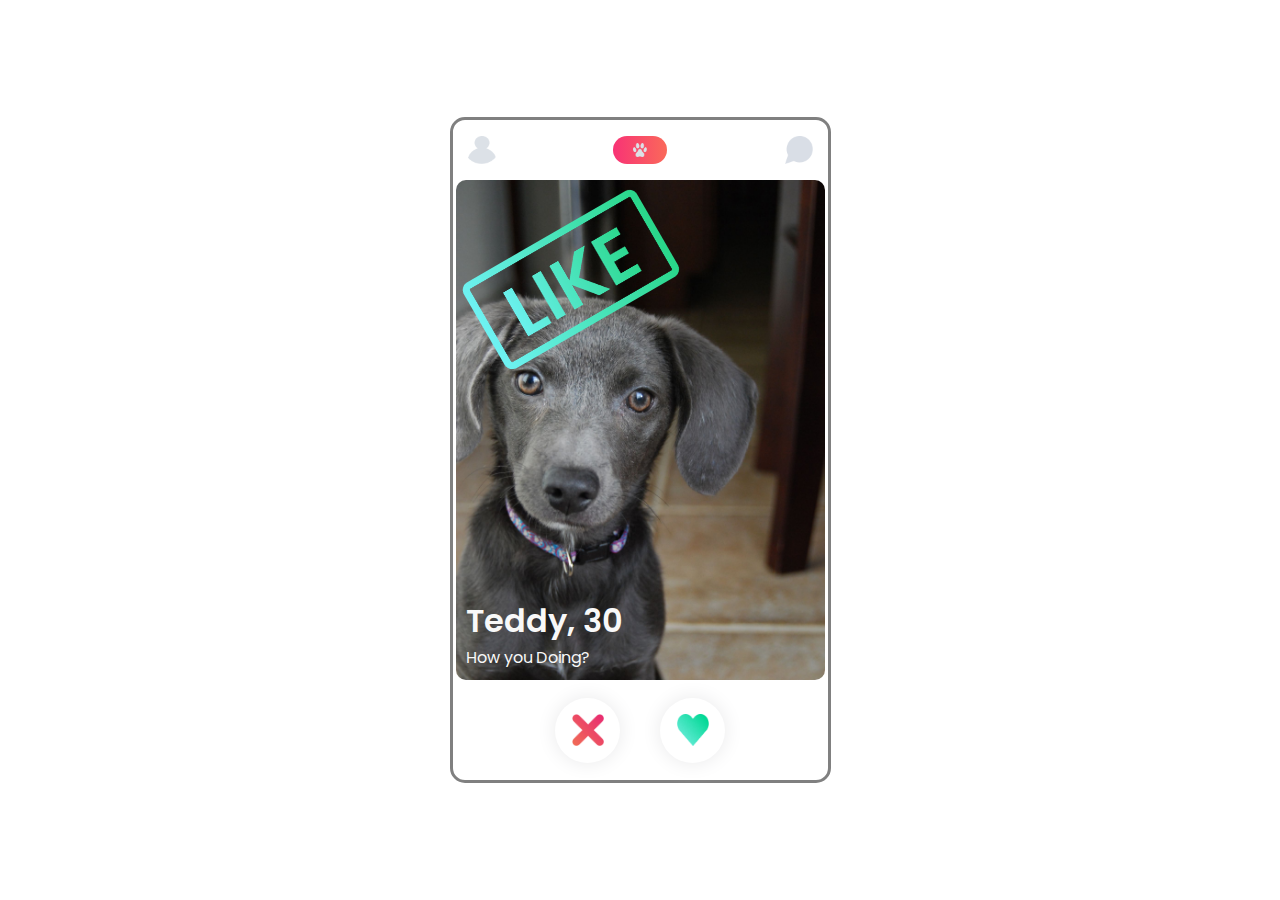
==== task-5/index.html @ e6037a97 "tasks 5 design done" ====
<!DOCTYPE html>
<html lang="en">
  <head>
    <meta charset="UTF-8" />
    <meta http-equiv="X-UA-Compatible" content="IE=edge" />
    <meta name="viewport" content="width=device-width, initial-scale=1.0" />

    <!-- google font -->
    <link rel="preconnect" href="https://fonts.googleapis.com" />
    <link rel="preconnect" href="https://fonts.gstatic.com" crossorigin />
    <link href="https://fonts.googleapis.com/css2?family=Poppins:wght@400;600&display=swap" rel="stylesheet" />

    <!-- custom css -->
    <link rel="stylesheet" href="style.css" />

    <title>Tinder for Dog</title>
  </head>
  <body>
    <div class="container">
      <header>
        <div class="person">
          <img src="images/icon-person.png" alt="icon person" />
        </div>
        <div class="paw">
          <img src="images/icon-paw.png" alt="icon paw" />
        </div>
        <div class="chat">
          <img src="images/icon-chat.png" alt="icon chat" />
        </div>
      </header>
      <main>
        <div class="dog">
          <img class="feedback show" src="images/like.png" alt="like image" />
          <img class="feedback hide" src="images/nope.png" alt="like image" />
          <div class="dog-info">
            <h1>Teddy, 30</h1>
            <p>How you Doing?</p>
          </div>
        </div>
      </main>
      <footer>
        <div class="nope">
          <img src="images/icon-nope.png" alt="icon nope" />
        </div>
        <div class="like">
          <img src="images/icon-like.png" alt="icon like" />
        </div>
      </footer>
    </div>
  </body>
</html>
---- task-5/style.css ----
* {
  margin: 0;
  padding: 0;
}

body {
  height: 100vh;
  width: 100vw;
  font-family: "Poppins", sans-serif;
  display: grid;
  place-items: center;
}

.container {
  width: 375px;
  border: 3px solid gray;
  border-radius: 15px;
}

.show {
  display: block;
}

.hide {
  display: none;
}

/* start header */

header {
  display: flex;
  justify-content: space-between;
  height: 60px;
  align-items: center;
  padding: 0 15px;
}

header div {
  display: grid;
  place-items: center;
}

header div.paw {
  background: linear-gradient(270deg, #fa695a 0%, #f83375 100%);
  padding: 7px 20px;

  border-radius: 25px;
}

header div img {
  width: 28px;
  height: 28px;
}

header div.paw img {
  width: 14px;
  height: 14px;
}

/* start main */

.dog {
  background-image: url(images/dog-black.jpg);
  background-size: cover;
  height: 500px;
  border-radius: 10px;
  margin: 0 3px;
  position: relative;
}

.dog .feedback {
  transform: rotate(-30deg);
  width: 200px;
  position: absolute;
  top: 50px;
  left: 15px;
}

.dog-info {
  position: absolute;
  bottom: 10px;
  left: 10px;
}

.dog h1 {
  color: #f8f8f8;
  font-size: 2rem;
  font-weight: 600;
}

.dog p {
  color: #f8f8f8;
  font-weight: 400;
  font-size: 1rem;
}

/* end main */

/* start footer */

footer {
  height: 100px;
  display: flex;
  align-items: center;
  justify-content: center;
}

footer div {
  height: 65px;
  width: 65px;
  margin: 0 20px;
  border-radius: 50%;
  display: grid;
  place-items: center;
  box-shadow: 0 0 20px #e9e9ea;
  cursor: pointer;
}

footer div.nope:hover {
  background-color: #ffe7ef;
}

footer div.like:hover {
  background-color: #dbfff4;
}

footer div img {
  width: 32px;
  height: 32px;
}

/* end footer */
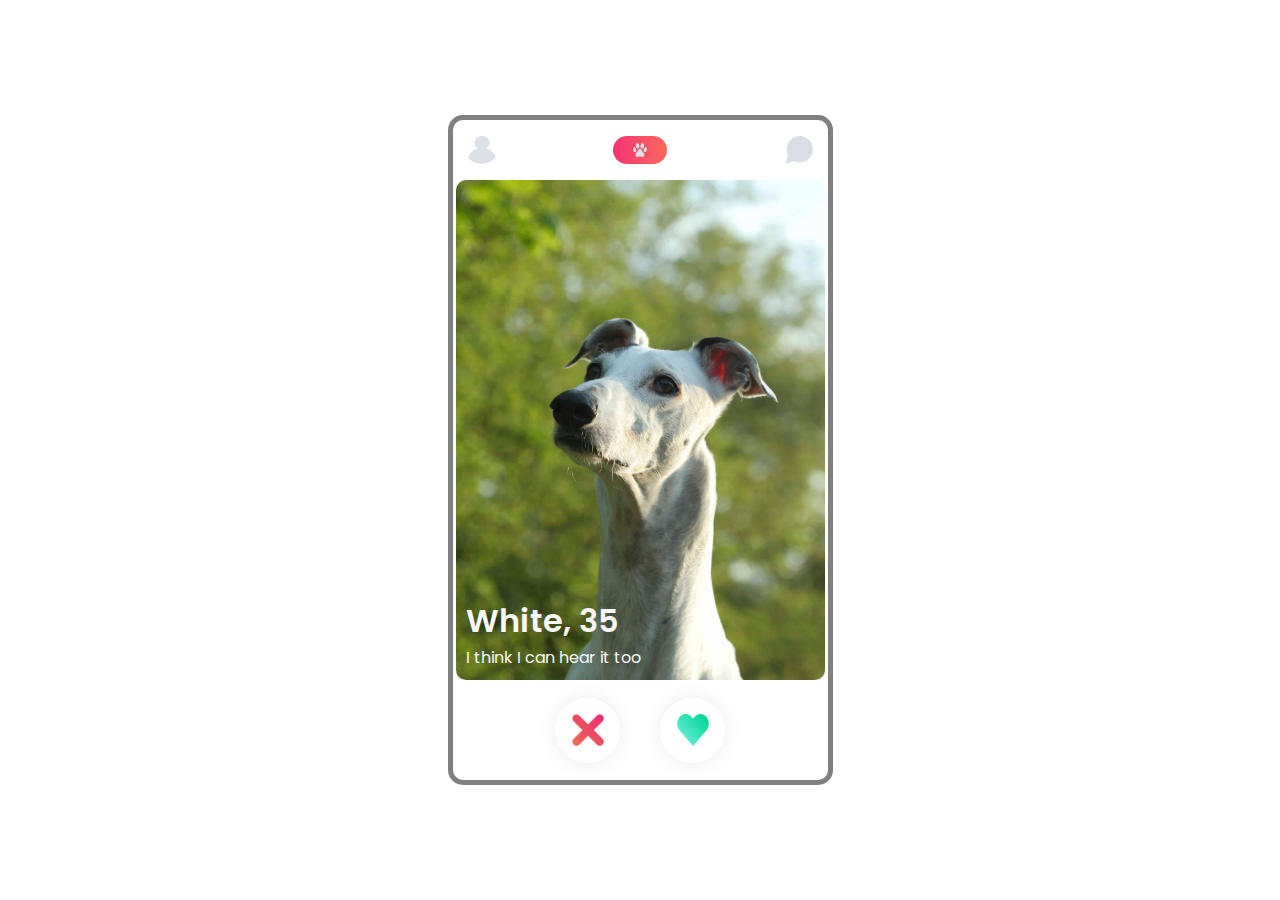
==== commit ec19ac68: "done task 5" ====
--- a/task-5/index.html
+++ b/task-5/index.html
@@ -28,24 +28,17 @@
           <img src="images/icon-chat.png" alt="icon chat" />
         </div>
       </header>
-      <main>
-        <div class="dog">
-          <img class="feedback show" src="images/like.png" alt="like image" />
-          <img class="feedback hide" src="images/nope.png" alt="like image" />
-          <div class="dog-info">
-            <h1>Teddy, 30</h1>
-            <p>How you Doing?</p>
-          </div>
-        </div>
-      </main>
+      <main id="main"></main>
       <footer>
-        <div class="nope">
+        <div class="nope" id="nope">
           <img src="images/icon-nope.png" alt="icon nope" />
         </div>
-        <div class="like">
+        <div class="like" id="like">
           <img src="images/icon-like.png" alt="icon like" />
         </div>
       </footer>
+
+      <script src="app.js" type="module"></script>
     </div>
   </body>
 </html>
--- a/task-5/style.css
+++ b/task-5/style.css
@@ -13,16 +13,8 @@
 
 .container {
   width: 375px;
-  border: 3px solid gray;
+  border: 5px solid gray;
   border-radius: 15px;
-}
-
-.show {
-  display: block;
-}
-
-.hide {
-  display: none;
 }
 
 /* start header */
@@ -74,6 +66,11 @@
   position: absolute;
   top: 50px;
   left: 15px;
+  display: none;
+}
+
+.dog .feedback.show {
+  display: block;
 }
 
 .dog-info {
